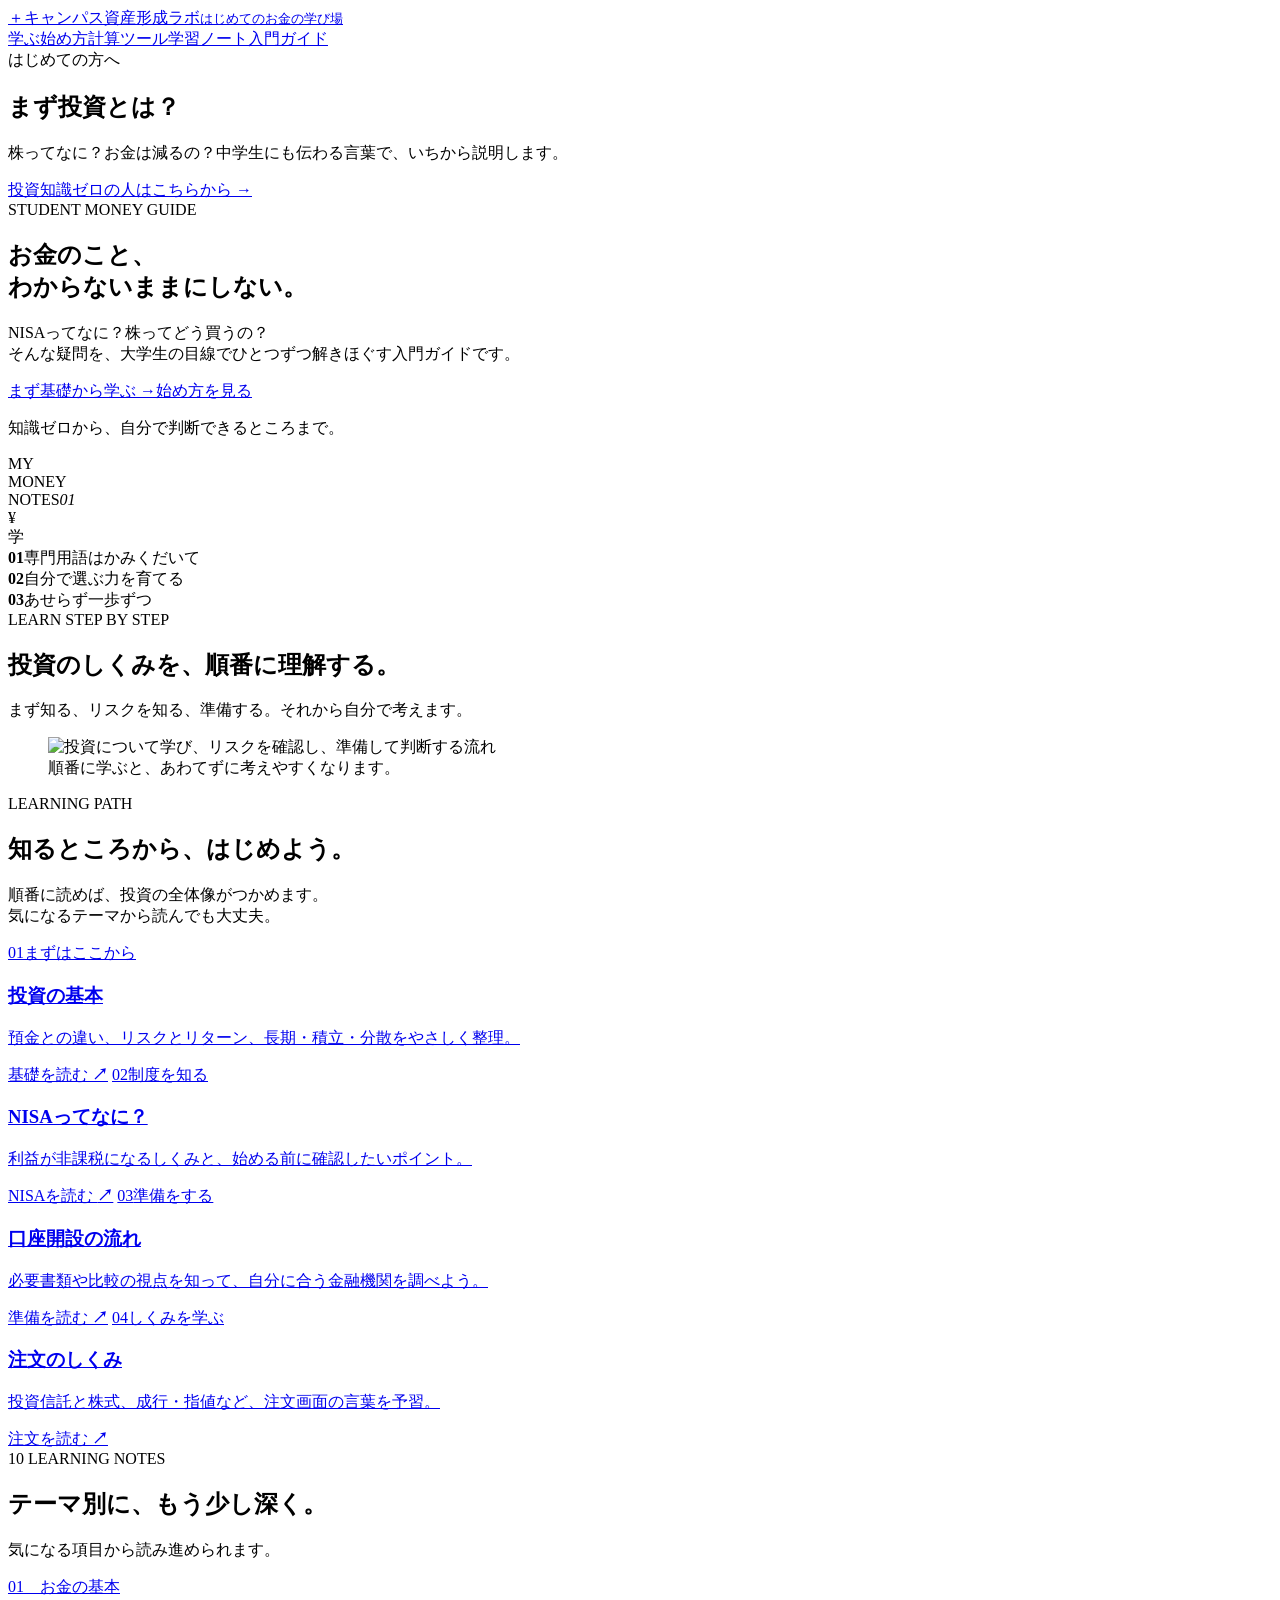
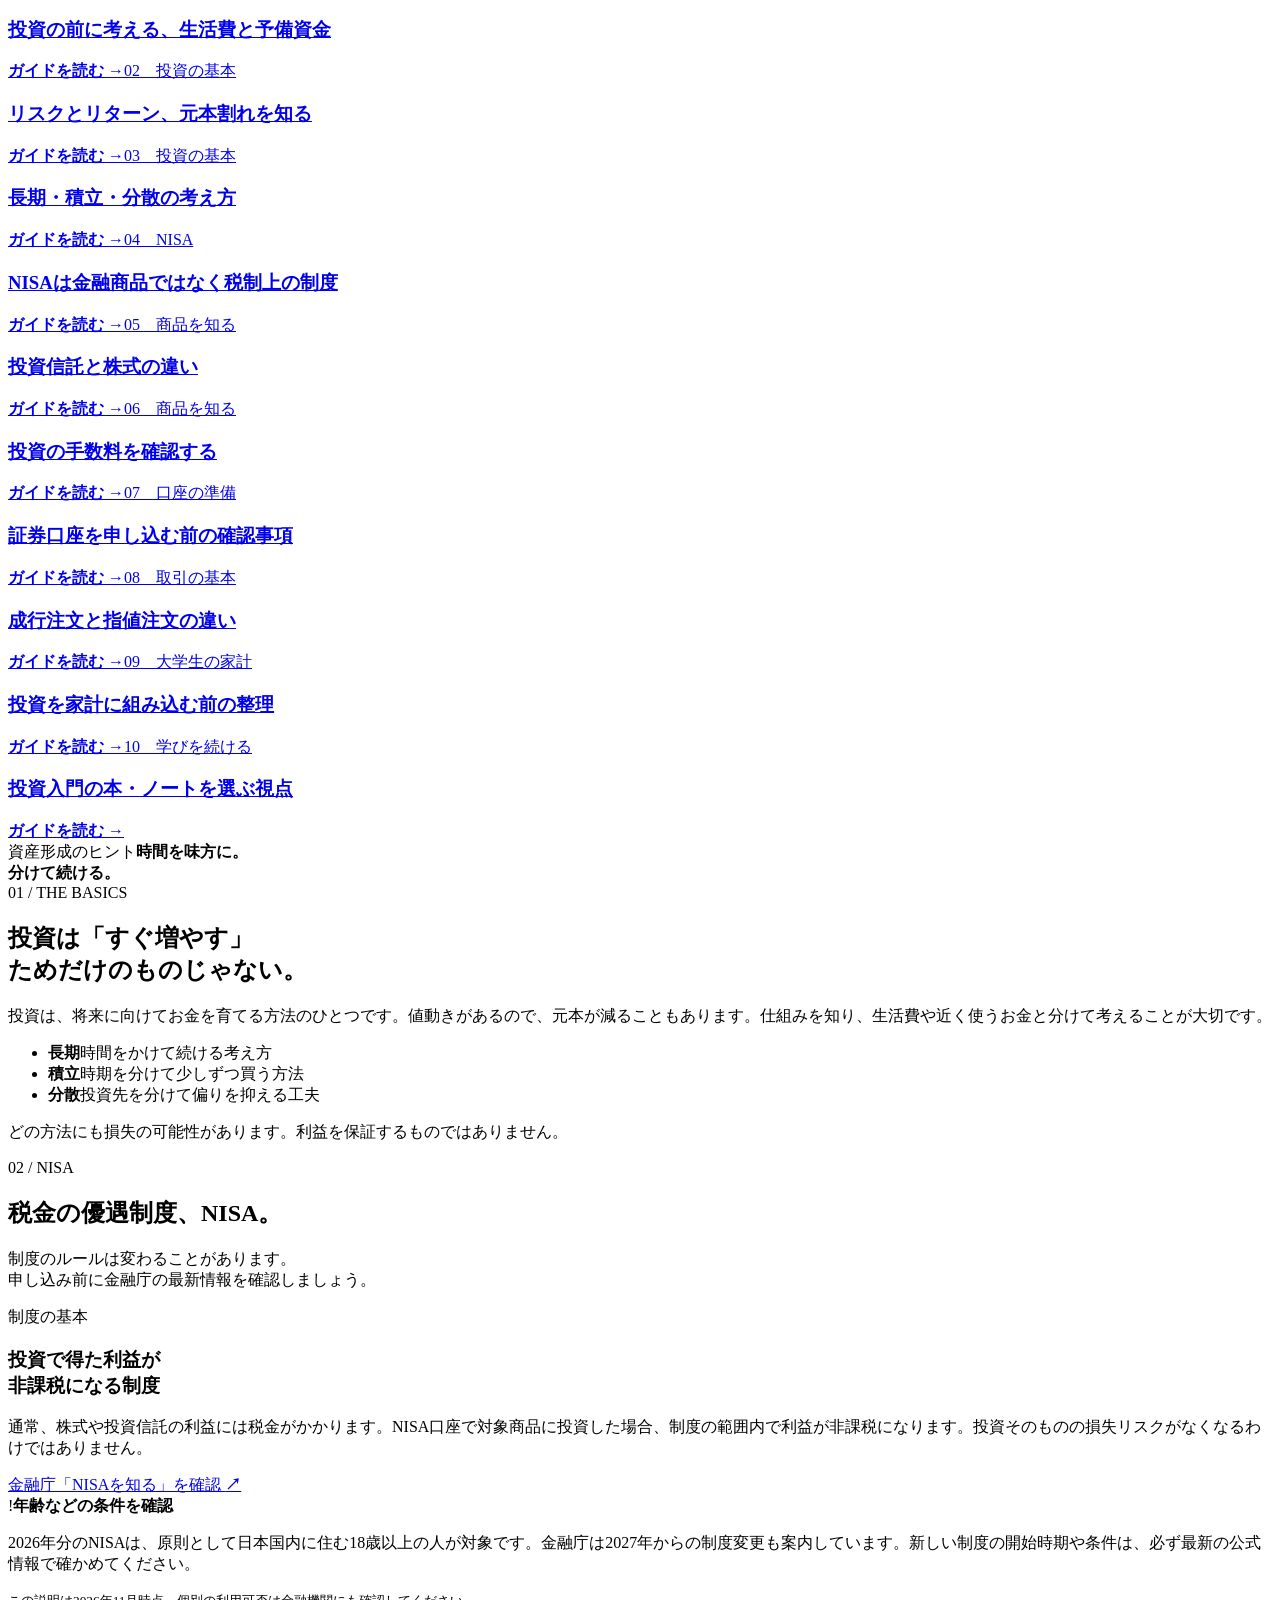
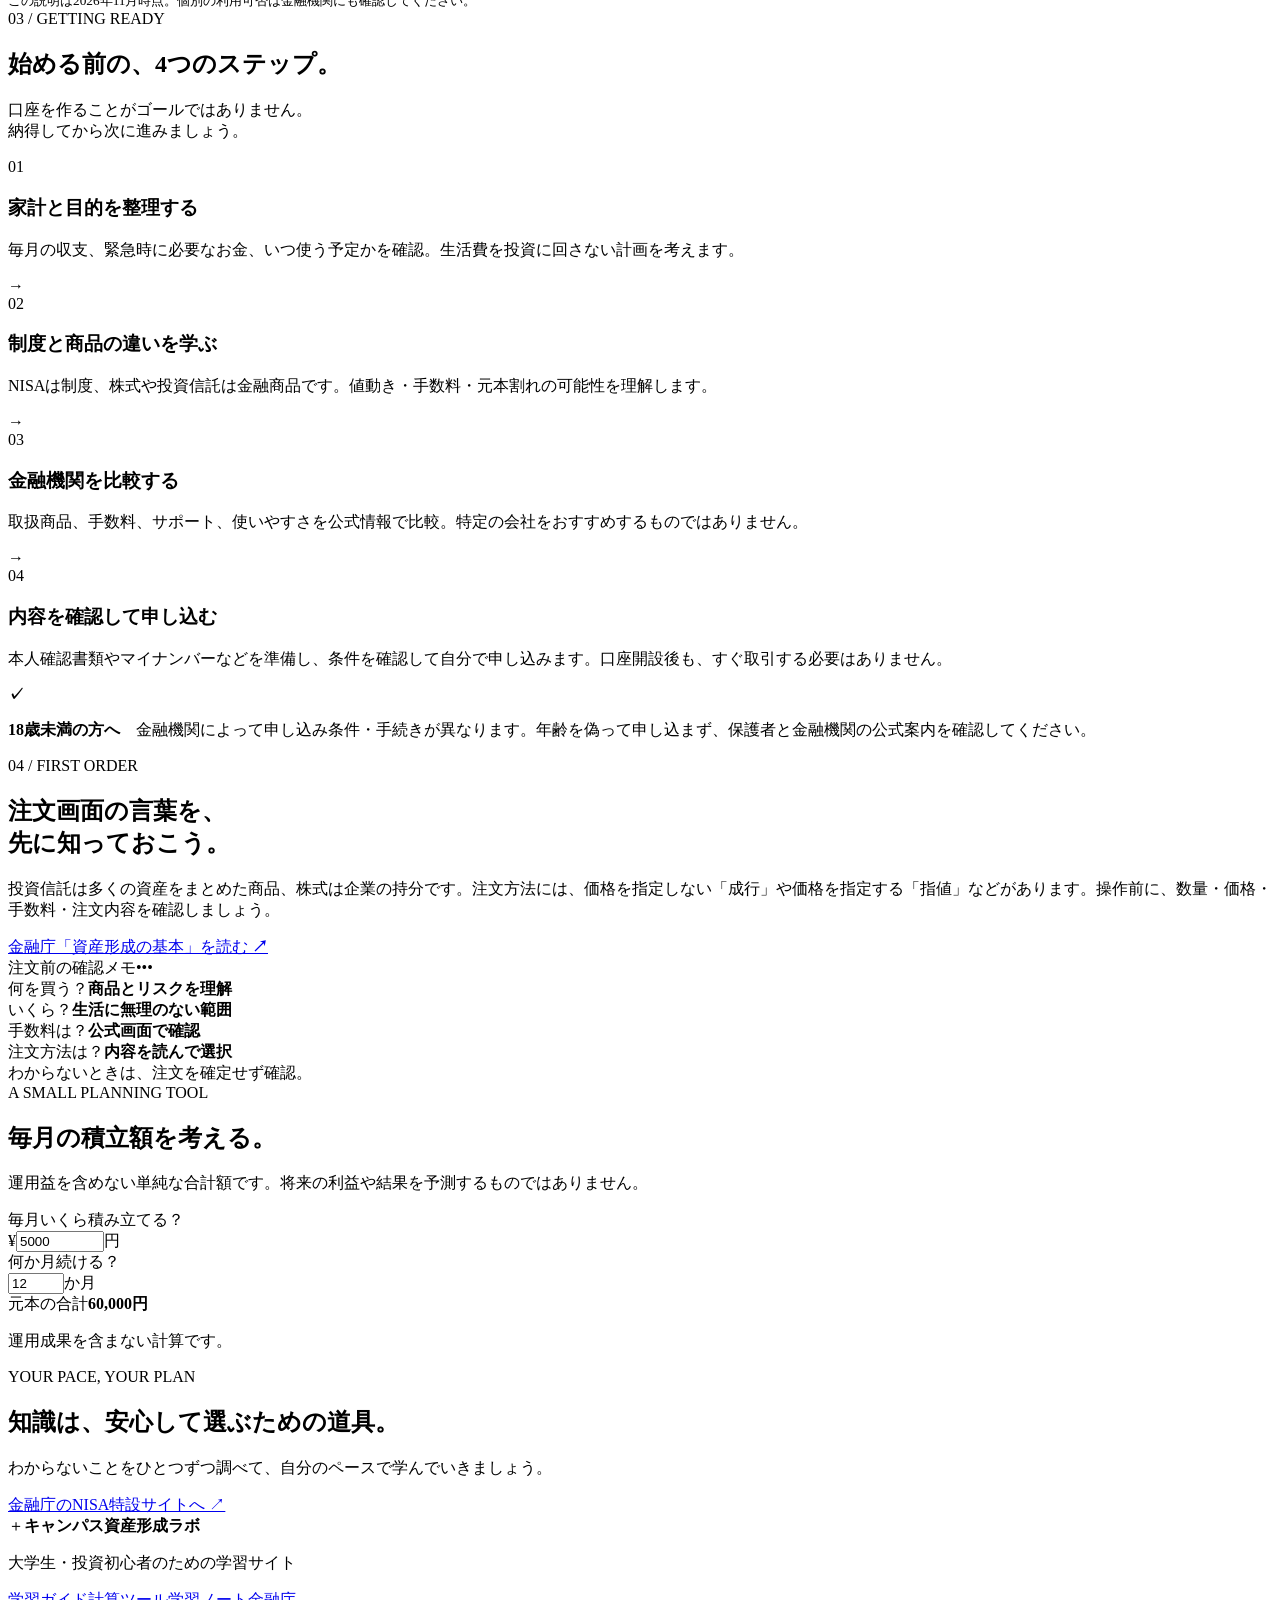
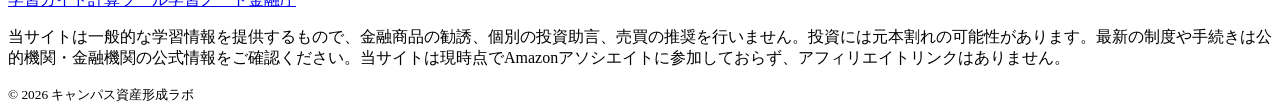
==== site/index.html @ 82250904 "Add campus money guide files" ====
<!doctype html>
<html lang="ja">
<head>
<meta charset="utf-8"><meta name="viewport" content="width=device-width, initial-scale=1">
<title>キャンパス資産形成ラボ｜大学生のためのNISA・投資入門</title>
<meta name="description" content="投資が初めての大学生向けに、NISAの基本、口座を作る前の準備、注文の流れをやさしく解説。あせらず学べる資産形成の入門ガイドです。">
<meta name="theme-color" content="#f5f8f4"><meta property="og:type" content="website"><meta property="og:site_name" content="キャンパス資産形成ラボ"><meta property="og:title" content="キャンパス資産形成ラボ｜大学生のためのNISA・投資入門"><meta property="og:description" content="投資の基礎から口座準備、注文までを自分のペースで学ぶ入門サイト。"><meta property="og:url" content="https://u-hyt.github.io/campus-money-guide/"><meta property="og:image" content="https://u-hyt.github.io/campus-money-guide/assets/og-cover.svg">
<link rel="icon" href="assets/favicon.svg" type="image/svg+xml"><link rel="manifest" href="site.webmanifest"><link rel="stylesheet" href="assets/style.css">
<script type="application/ld+json">{"@context":"https://schema.org","@type":"WebSite","name":"キャンパス資産形成ラボ","alternateName":"Campus Money Lab","url":"https://u-hyt.github.io/campus-money-guide/","inLanguage":"ja"}</script>
</head><body>
<header class="top"><a class="brand" href="./" aria-label="キャンパス資産形成ラボ ホーム"><span class="brandmark">＋</span><span>キャンパス資産形成ラボ<small>はじめてのお金の学び場</small></span></a><nav><a href="#learn">学ぶ</a><a href="#steps">始め方</a><a href="#tool">計算ツール</a><a href="#library">学習ノート</a><a class="nav-cta" href="#guide">入門ガイド</a></nav></header>
<main>
<section class="beginner-gateway" aria-label="投資知識ゼロの方向け"><div class="beginner-gateway-copy"><span class="eyebrow">はじめての方へ</span><h2>まず投資とは？</h2><p>株ってなに？お金は減るの？中学生にも伝わる言葉で、いちから説明します。</p></div><a class="beginner-gateway-button" href="guides/investment-zero/">投資知識ゼロの人はこちらから <span aria-hidden="true">→</span></a></section>
<section class="hero"><div class="hero-copy"><span class="eyebrow">STUDENT MONEY GUIDE</span><h1>お金のこと、<br>わからないままにしない。</h1><p class="lead">NISAってなに？株ってどう買うの？<br>そんな疑問を、大学生の目線でひとつずつ解きほぐす入門ガイドです。</p><div class="actions"><a class="button primary" href="#learn">まず基礎から学ぶ <span>→</span></a><a class="button quiet" href="#steps">始め方を見る</a></div><p class="hero-note">知識ゼロから、自分で判断できるところまで。</p></div><div class="hero-art" aria-label="ノートと植物を描いたイラスト"><div class="sun"></div><div class="plant"><i></i><i></i><i></i><b></b></div><div class="notebook"><span>MY<br>MONEY<br>NOTES</span><em>01</em></div><div class="coin coin-a">¥</div><div class="coin coin-b">学</div></div></section>
<section class="trust-strip"><div><b>01</b><span>専門用語はかみくだいて</span></div><div><b>02</b><span>自分で選ぶ力を育てる</span></div><div><b>03</b><span>あせらず一歩ずつ</span></div></section>
<section class="home-diagram"><div><span class="eyebrow">LEARN STEP BY STEP</span><h2>投資のしくみを、順番に理解する。</h2><p>まず知る、リスクを知る、準備する。それから自分で考えます。</p></div><figure class="lesson-figure"><img src="assets/diagrams/home.svg" alt="投資について学び、リスクを確認し、準備して判断する流れ"><figcaption>順番に学ぶと、あわてずに考えやすくなります。</figcaption></figure></section><section class="section" id="learn"><div class="section-head"><div><span class="eyebrow">LEARNING PATH</span><h2>知るところから、はじめよう。</h2></div><p>順番に読めば、投資の全体像がつかめます。<br>気になるテーマから読んでも大丈夫。</p></div><div class="cards">
<a class="card" href="#basics"><span class="card-icon mint">01</span><span class="card-tag">まずはここから</span><h3>投資の基本</h3><p>預金との違い、リスクとリターン、長期・積立・分散をやさしく整理。</p><span class="card-link">基礎を読む <b>↗</b></span></a>
<a class="card" href="#nisa"><span class="card-icon peach">02</span><span class="card-tag">制度を知る</span><h3>NISAってなに？</h3><p>利益が非課税になるしくみと、始める前に確認したいポイント。</p><span class="card-link">NISAを読む <b>↗</b></span></a>
<a class="card" href="#account"><span class="card-icon lilac">03</span><span class="card-tag">準備をする</span><h3>口座開設の流れ</h3><p>必要書類や比較の視点を知って、自分に合う金融機関を調べよう。</p><span class="card-link">準備を読む <b>↗</b></span></a>
<a class="card" href="#orders"><span class="card-icon butter">04</span><span class="card-tag">しくみを学ぶ</span><h3>注文のしくみ</h3><p>投資信託と株式、成行・指値など、注文画面の言葉を予習。</p><span class="card-link">注文を読む <b>↗</b></span></a>
</div></section>
<section class="guide-library section" id="library"><div class="section-head"><div><span class="eyebrow">10 LEARNING NOTES</span><h2>テーマ別に、もう少し深く。</h2></div><p>気になる項目から読み進められます。</p></div><div class="guide-grid"><a class="guide-card" href="guides/money-basics/"><span>01　お金の基本</span><h3>投資の前に考える、生活費と予備資金</h3><b>ガイドを読む →</b></a><a class="guide-card" href="guides/risk-return/"><span>02　投資の基本</span><h3>リスクとリターン、元本割れを知る</h3><b>ガイドを読む →</b></a><a class="guide-card" href="guides/long-term/"><span>03　投資の基本</span><h3>長期・積立・分散の考え方</h3><b>ガイドを読む →</b></a><a class="guide-card" href="guides/nisa/"><span>04　NISA</span><h3>NISAは金融商品ではなく税制上の制度</h3><b>ガイドを読む →</b></a><a class="guide-card" href="guides/funds/"><span>05　商品を知る</span><h3>投資信託と株式の違い</h3><b>ガイドを読む →</b></a><a class="guide-card" href="guides/fees/"><span>06　商品を知る</span><h3>投資の手数料を確認する</h3><b>ガイドを読む →</b></a><a class="guide-card" href="guides/account-opening/"><span>07　口座の準備</span><h3>証券口座を申し込む前の確認事項</h3><b>ガイドを読む →</b></a><a class="guide-card" href="guides/orders/"><span>08　取引の基本</span><h3>成行注文と指値注文の違い</h3><b>ガイドを読む →</b></a><a class="guide-card" href="guides/student-budget/"><span>09　大学生の家計</span><h3>投資を家計に組み込む前の整理</h3><b>ガイドを読む →</b></a><a class="guide-card" href="guides/books/"><span>10　学びを続ける</span><h3>投資入門の本・ノートを選ぶ視点</h3><b>ガイドを読む →</b></a></div></section><section class="basics section" id="basics"><div class="basics-art"><div class="mini-card"><span>資産形成のヒント</span><strong>時間を味方に。<br>分けて続ける。</strong><div class="bars"><i></i><i></i><i></i><i></i><i></i><i></i><i></i><i></i></div></div></div><div class="basics-copy"><span class="eyebrow">01 / THE BASICS</span><h2>投資は「すぐ増やす」<br>ためだけのものじゃない。</h2><p>投資は、将来に向けてお金を育てる方法のひとつです。値動きがあるので、元本が減ることもあります。仕組みを知り、生活費や近く使うお金と分けて考えることが大切です。</p><ul class="check-list"><li><b>長期</b><span>時間をかけて続ける考え方</span></li><li><b>積立</b><span>時期を分けて少しずつ買う方法</span></li><li><b>分散</b><span>投資先を分けて偏りを抑える工夫</span></li></ul><p class="source-note">どの方法にも損失の可能性があります。利益を保証するものではありません。</p></div></section>
<section class="nisa section" id="nisa"><div class="section-head"><div><span class="eyebrow">02 / NISA</span><h2>税金の優遇制度、NISA。</h2></div><p>制度のルールは変わることがあります。<br>申し込み前に金融庁の最新情報を確認しましょう。</p></div><div class="nisa-panel"><div><span class="pill">制度の基本</span><h3>投資で得た利益が<br>非課税になる制度</h3><p>通常、株式や投資信託の利益には税金がかかります。NISA口座で対象商品に投資した場合、制度の範囲内で利益が非課税になります。投資そのものの損失リスクがなくなるわけではありません。</p><a class="text-link" href="https://www.fsa.go.jp/policy/nisa2/know/" target="_blank" rel="noopener">金融庁「NISAを知る」を確認 <b>↗</b></a></div><aside><span class="aside-mark">!</span><b>年齢などの条件を確認</b><p>2026年分のNISAは、原則として日本国内に住む18歳以上の人が対象です。金融庁は2027年からの制度変更も案内しています。新しい制度の開始時期や条件は、必ず最新の公式情報で確かめてください。</p><small>この説明は2026年11月時点。個別の利用可否は金融機関にも確認してください。</small></aside></div></section>
<section class="steps section" id="steps"><div class="section-head"><div><span class="eyebrow">03 / GETTING READY</span><h2>始める前の、4つのステップ。</h2></div><p>口座を作ることがゴールではありません。<br>納得してから次に進みましょう。</p></div><div class="step-list"><article><span>01</span><div><h3>家計と目的を整理する</h3><p>毎月の収支、緊急時に必要なお金、いつ使う予定かを確認。生活費を投資に回さない計画を考えます。</p></div><b>→</b></article><article><span>02</span><div><h3>制度と商品の違いを学ぶ</h3><p>NISAは制度、株式や投資信託は金融商品です。値動き・手数料・元本割れの可能性を理解します。</p></div><b>→</b></article><article id="account"><span>03</span><div><h3>金融機関を比較する</h3><p>取扱商品、手数料、サポート、使いやすさを公式情報で比較。特定の会社をおすすめするものではありません。</p></div><b>→</b></article><article><span>04</span><div><h3>内容を確認して申し込む</h3><p>本人確認書類やマイナンバーなどを準備し、条件を確認して自分で申し込みます。口座開設後も、すぐ取引する必要はありません。</p></div><b>✓</b></article></div><p class="minor-note"><b>18歳未満の方へ</b>　金融機関によって申し込み条件・手続きが異なります。年齢を偽って申し込まず、保護者と金融機関の公式案内を確認してください。</p></section>
<section class="orders section" id="orders"><div class="orders-copy"><span class="eyebrow">04 / FIRST ORDER</span><h2>注文画面の言葉を、<br>先に知っておこう。</h2><p>投資信託は多くの資産をまとめた商品、株式は企業の持分です。注文方法には、価格を指定しない「成行」や価格を指定する「指値」などがあります。操作前に、数量・価格・手数料・注文内容を確認しましょう。</p><a class="text-link" href="https://www.fsa.go.jp/policy/nisa2/invest/" target="_blank" rel="noopener">金融庁「資産形成の基本」を読む <b>↗</b></a></div><div class="order-note"><div class="order-top"><span>注文前の確認メモ</span><span class="dots">•••</span></div><div class="order-row"><span>何を買う？</span><b>商品とリスクを理解</b></div><div class="order-row"><span>いくら？</span><b>生活に無理のない範囲</b></div><div class="order-row"><span>手数料は？</span><b>公式画面で確認</b></div><div class="order-row"><span>注文方法は？</span><b>内容を読んで選択</b></div><div class="order-footer">わからないときは、注文を確定せず確認。</div></div></section>
<section class="tool section" id="tool"><div class="tool-head"><span class="eyebrow">A SMALL PLANNING TOOL</span><h2>毎月の積立額を考える。</h2><p>運用益を含めない単純な合計額です。将来の利益や結果を予測するものではありません。</p></div><div class="calculator"><label for="monthly">毎月いくら積み立てる？</label><div class="input-wrap"><span>¥</span><input id="monthly" type="number" inputmode="numeric" min="0" max="1000000" step="1000" value="5000"><span>円</span></div><label for="months">何か月続ける？</label><div class="input-wrap"><input id="months" type="number" inputmode="numeric" min="1" max="600" value="12"><span>か月</span></div><div class="calc-result"><span>元本の合計</span><strong id="total">60,000円</strong></div><p id="calc-warning" class="calc-warning" aria-live="polite">運用成果を含まない計算です。</p></div></section>
<section class="bottom-cta" id="guide"><div><span class="eyebrow">YOUR PACE, YOUR PLAN</span><h2>知識は、安心して選ぶための道具。</h2><p>わからないことをひとつずつ調べて、自分のペースで学んでいきましょう。</p></div><a class="button light" href="https://www.fsa.go.jp/policy/nisa2/" target="_blank" rel="noopener">金融庁のNISA特設サイトへ ↗</a></section>
</main><footer><div class="footer-brand"><span class="brandmark">＋</span><b>キャンパス資産形成ラボ</b></div><p>大学生・投資初心者のための学習サイト</p><div class="footer-links"><a href="#learn">学習ガイド</a><a href="#tool">計算ツール</a><a href="#library">学習ノート</a><a href="https://www.fsa.go.jp/" target="_blank" rel="noopener">金融庁</a></div><p class="disclaimer">当サイトは一般的な学習情報を提供するもので、金融商品の勧誘、個別の投資助言、売買の推奨を行いません。投資には元本割れの可能性があります。最新の制度や手続きは公的機関・金融機関の公式情報をご確認ください。当サイトは現時点でAmazonアソシエイトに参加しておらず、アフィリエイトリンクはありません。</p><small>© 2026 キャンパス資産形成ラボ</small></footer><script src="assets/site.js" defer></script></body></html>
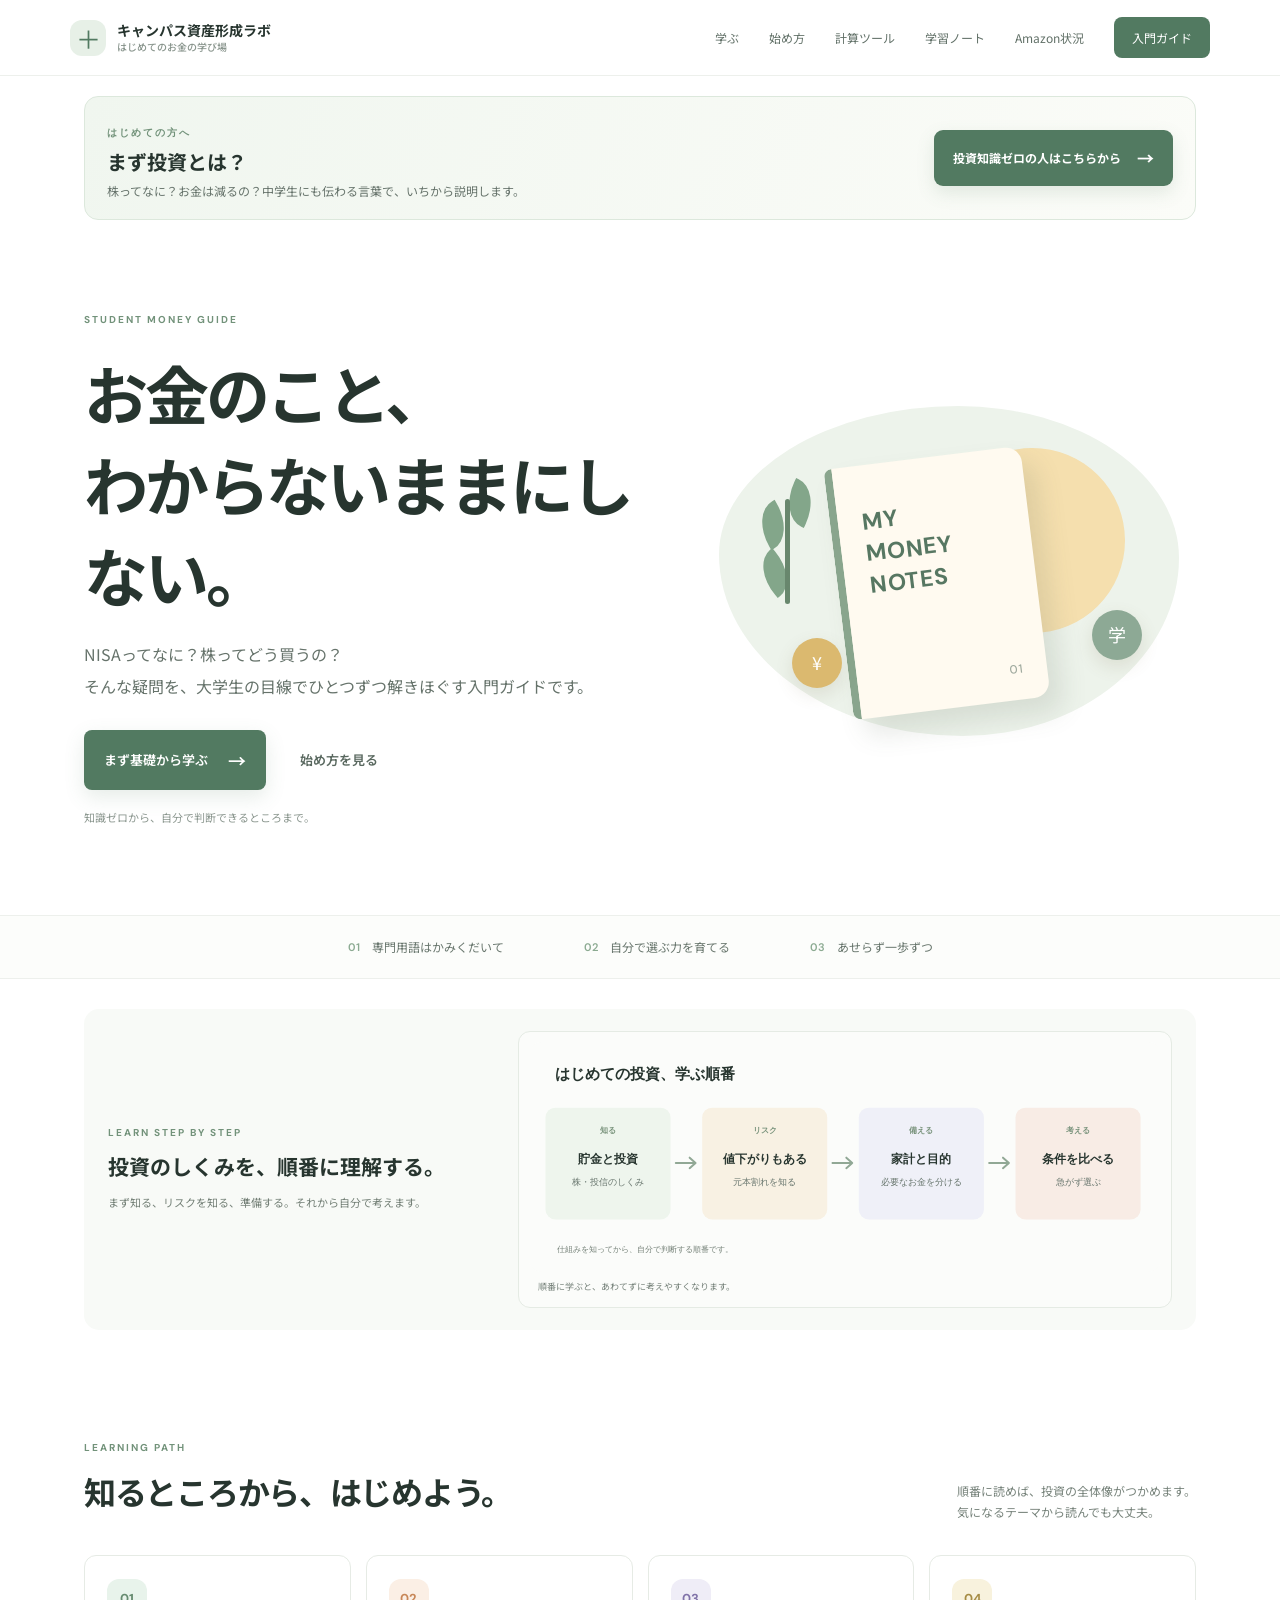
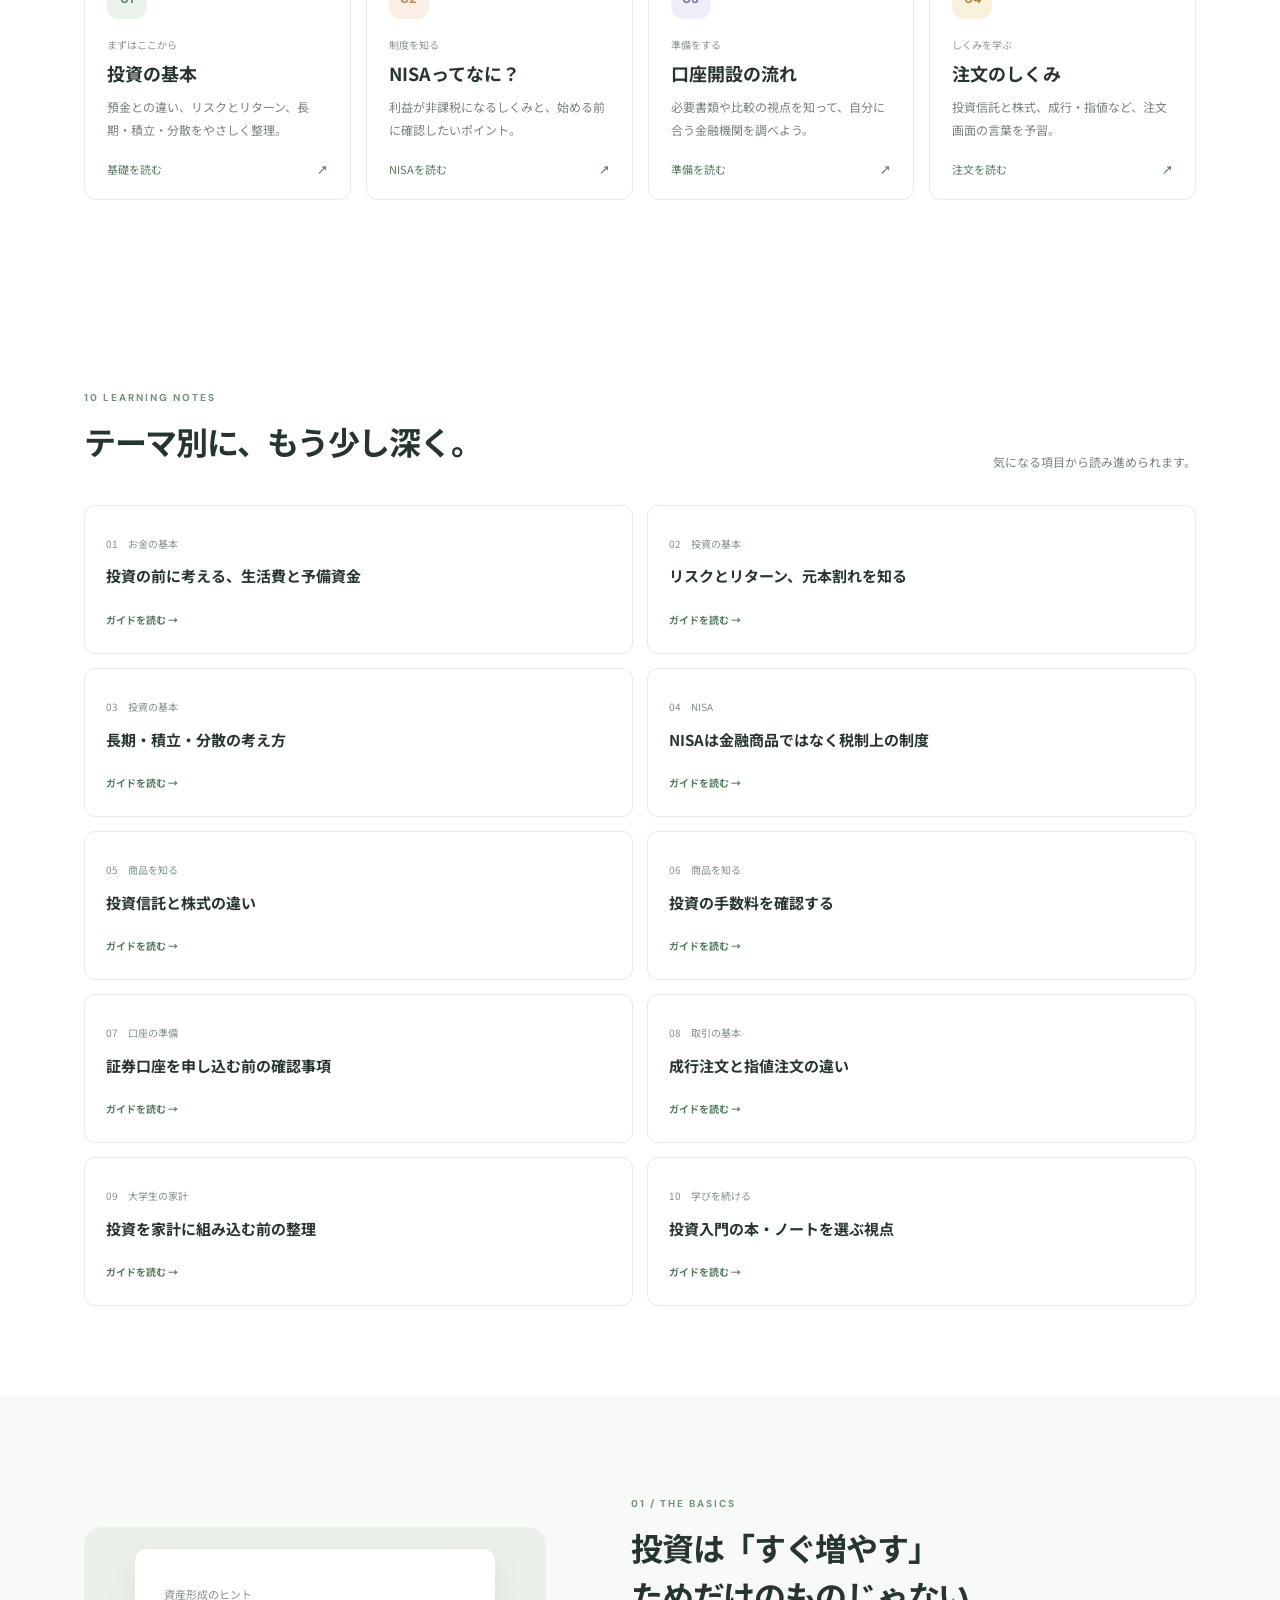
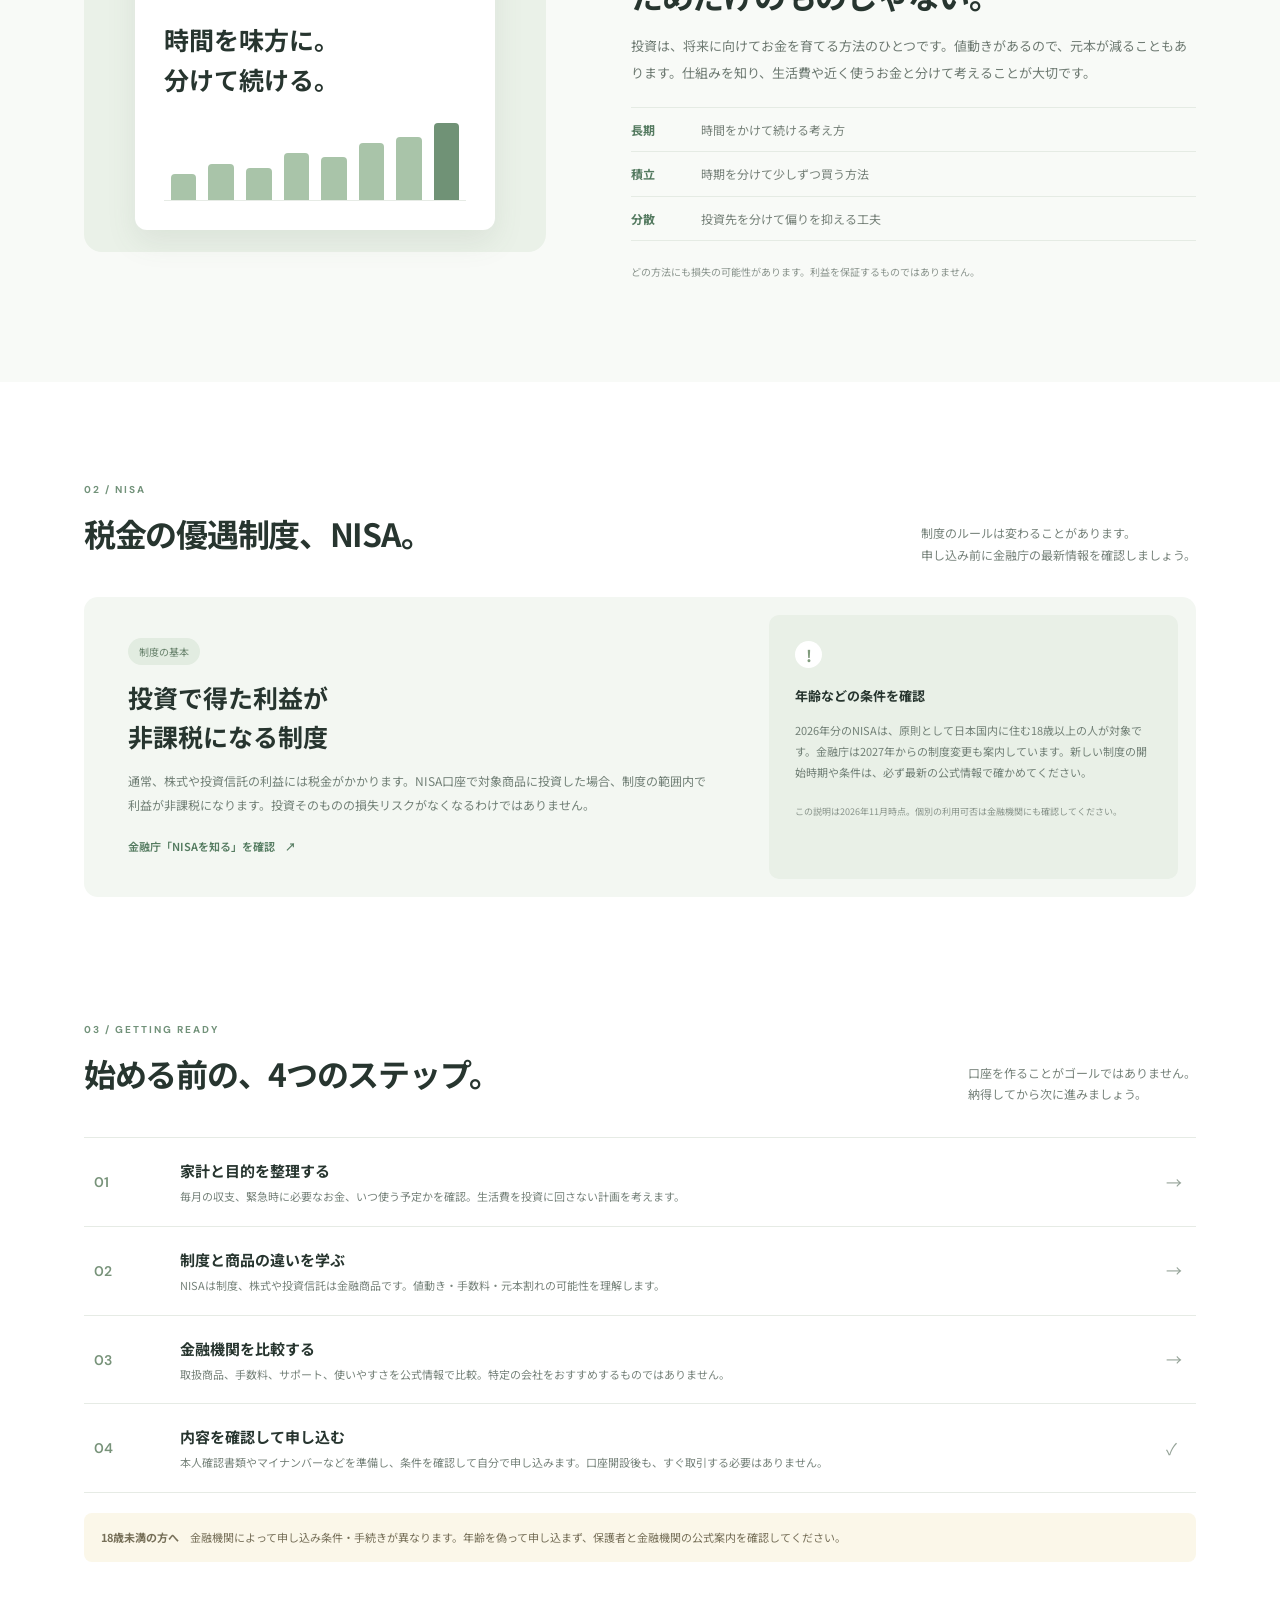
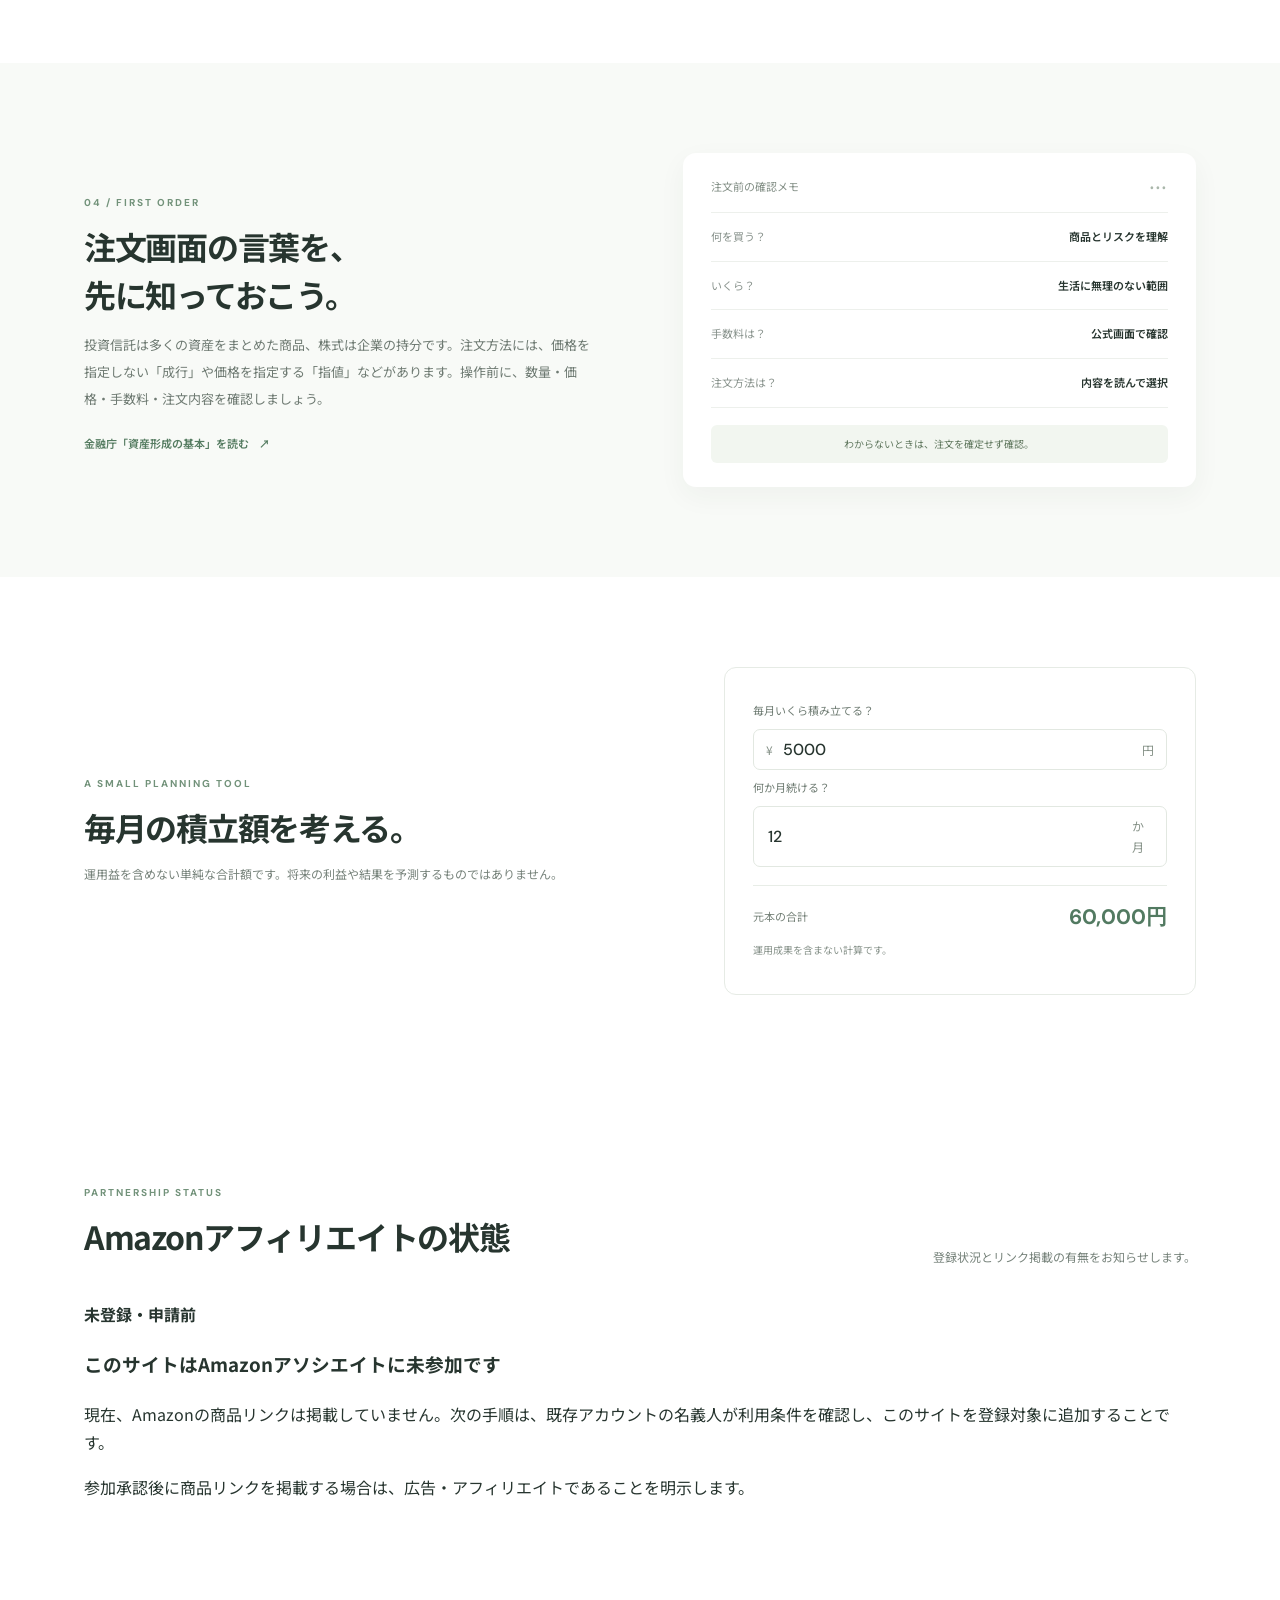
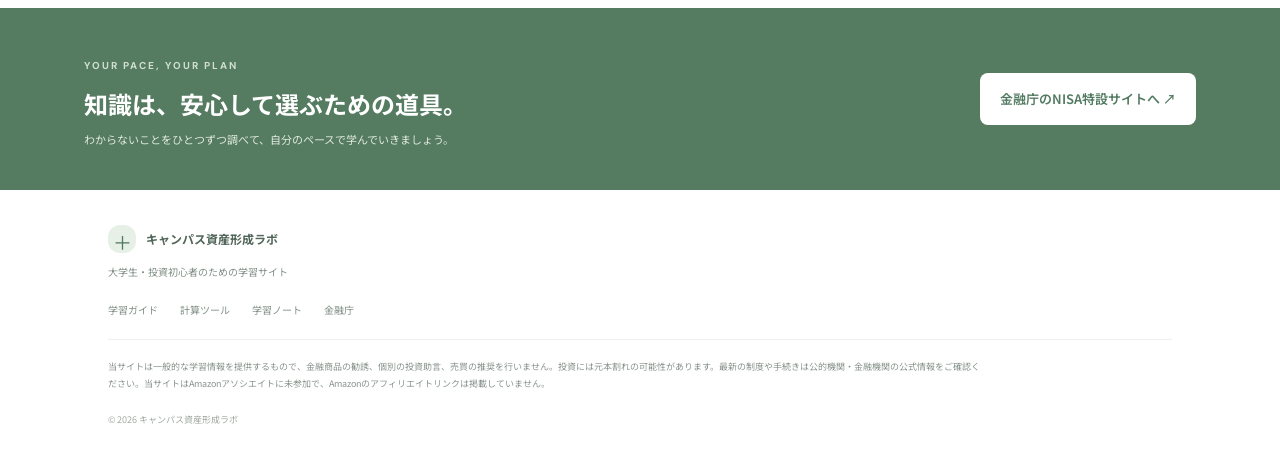
==== commit c8341a5d: "Show Amazon affiliate status" ====
--- a/site/index.html
+++ b/site/index.html
@@ -8,7 +8,7 @@
 <link rel="icon" href="assets/favicon.svg" type="image/svg+xml"><link rel="manifest" href="site.webmanifest"><link rel="stylesheet" href="assets/style.css">
 <script type="application/ld+json">{"@context":"https://schema.org","@type":"WebSite","name":"キャンパス資産形成ラボ","alternateName":"Campus Money Lab","url":"https://u-hyt.github.io/campus-money-guide/","inLanguage":"ja"}</script>
 </head><body>
-<header class="top"><a class="brand" href="./" aria-label="キャンパス資産形成ラボ ホーム"><span class="brandmark">＋</span><span>キャンパス資産形成ラボ<small>はじめてのお金の学び場</small></span></a><nav><a href="#learn">学ぶ</a><a href="#steps">始め方</a><a href="#tool">計算ツール</a><a href="#library">学習ノート</a><a class="nav-cta" href="#guide">入門ガイド</a></nav></header>
+<header class="top"><a class="brand" href="./" aria-label="キャンパス資産形成ラボ ホーム"><span class="brandmark">＋</span><span>キャンパス資産形成ラボ<small>はじめてのお金の学び場</small></span></a><nav><a href="#learn">学ぶ</a><a href="#steps">始め方</a><a href="#tool">計算ツール</a><a href="#library">学習ノート</a><a href="#affiliate">Amazon状況</a><a class="nav-cta" href="#guide">入門ガイド</a></nav></header>
 <main>
 <section class="beginner-gateway" aria-label="投資知識ゼロの方向け"><div class="beginner-gateway-copy"><span class="eyebrow">はじめての方へ</span><h2>まず投資とは？</h2><p>株ってなに？お金は減るの？中学生にも伝わる言葉で、いちから説明します。</p></div><a class="beginner-gateway-button" href="guides/investment-zero/">投資知識ゼロの人はこちらから <span aria-hidden="true">→</span></a></section>
 <section class="hero"><div class="hero-copy"><span class="eyebrow">STUDENT MONEY GUIDE</span><h1>お金のこと、<br>わからないままにしない。</h1><p class="lead">NISAってなに？株ってどう買うの？<br>そんな疑問を、大学生の目線でひとつずつ解きほぐす入門ガイドです。</p><div class="actions"><a class="button primary" href="#learn">まず基礎から学ぶ <span>→</span></a><a class="button quiet" href="#steps">始め方を見る</a></div><p class="hero-note">知識ゼロから、自分で判断できるところまで。</p></div><div class="hero-art" aria-label="ノートと植物を描いたイラスト"><div class="sun"></div><div class="plant"><i></i><i></i><i></i><b></b></div><div class="notebook"><span>MY<br>MONEY<br>NOTES</span><em>01</em></div><div class="coin coin-a">¥</div><div class="coin coin-b">学</div></div></section>
@@ -24,7 +24,8 @@
 <section class="steps section" id="steps"><div class="section-head"><div><span class="eyebrow">03 / GETTING READY</span><h2>始める前の、4つのステップ。</h2></div><p>口座を作ることがゴールではありません。<br>納得してから次に進みましょう。</p></div><div class="step-list"><article><span>01</span><div><h3>家計と目的を整理する</h3><p>毎月の収支、緊急時に必要なお金、いつ使う予定かを確認。生活費を投資に回さない計画を考えます。</p></div><b>→</b></article><article><span>02</span><div><h3>制度と商品の違いを学ぶ</h3><p>NISAは制度、株式や投資信託は金融商品です。値動き・手数料・元本割れの可能性を理解します。</p></div><b>→</b></article><article id="account"><span>03</span><div><h3>金融機関を比較する</h3><p>取扱商品、手数料、サポート、使いやすさを公式情報で比較。特定の会社をおすすめするものではありません。</p></div><b>→</b></article><article><span>04</span><div><h3>内容を確認して申し込む</h3><p>本人確認書類やマイナンバーなどを準備し、条件を確認して自分で申し込みます。口座開設後も、すぐ取引する必要はありません。</p></div><b>✓</b></article></div><p class="minor-note"><b>18歳未満の方へ</b>　金融機関によって申し込み条件・手続きが異なります。年齢を偽って申し込まず、保護者と金融機関の公式案内を確認してください。</p></section>
 <section class="orders section" id="orders"><div class="orders-copy"><span class="eyebrow">04 / FIRST ORDER</span><h2>注文画面の言葉を、<br>先に知っておこう。</h2><p>投資信託は多くの資産をまとめた商品、株式は企業の持分です。注文方法には、価格を指定しない「成行」や価格を指定する「指値」などがあります。操作前に、数量・価格・手数料・注文内容を確認しましょう。</p><a class="text-link" href="https://www.fsa.go.jp/policy/nisa2/invest/" target="_blank" rel="noopener">金融庁「資産形成の基本」を読む <b>↗</b></a></div><div class="order-note"><div class="order-top"><span>注文前の確認メモ</span><span class="dots">•••</span></div><div class="order-row"><span>何を買う？</span><b>商品とリスクを理解</b></div><div class="order-row"><span>いくら？</span><b>生活に無理のない範囲</b></div><div class="order-row"><span>手数料は？</span><b>公式画面で確認</b></div><div class="order-row"><span>注文方法は？</span><b>内容を読んで選択</b></div><div class="order-footer">わからないときは、注文を確定せず確認。</div></div></section>
 <section class="tool section" id="tool"><div class="tool-head"><span class="eyebrow">A SMALL PLANNING TOOL</span><h2>毎月の積立額を考える。</h2><p>運用益を含めない単純な合計額です。将来の利益や結果を予測するものではありません。</p></div><div class="calculator"><label for="monthly">毎月いくら積み立てる？</label><div class="input-wrap"><span>¥</span><input id="monthly" type="number" inputmode="numeric" min="0" max="1000000" step="1000" value="5000"><span>円</span></div><label for="months">何か月続ける？</label><div class="input-wrap"><input id="months" type="number" inputmode="numeric" min="1" max="600" value="12"><span>か月</span></div><div class="calc-result"><span>元本の合計</span><strong id="total">60,000円</strong></div><p id="calc-warning" class="calc-warning" aria-live="polite">運用成果を含まない計算です。</p></div></section>
-<section class="bottom-cta" id="guide"><div><span class="eyebrow">YOUR PACE, YOUR PLAN</span><h2>知識は、安心して選ぶための道具。</h2><p>わからないことをひとつずつ調べて、自分のペースで学んでいきましょう。</p></div><a class="button light" href="https://www.fsa.go.jp/policy/nisa2/" target="_blank" rel="noopener">金融庁のNISA特設サイトへ ↗</a></section>
-</main><footer><div class="footer-brand"><span class="brandmark">＋</span><b>キャンパス資産形成ラボ</b></div><p>大学生・投資初心者のための学習サイト</p><div class="footer-links"><a href="#learn">学習ガイド</a><a href="#tool">計算ツール</a><a href="#library">学習ノート</a><a href="https://www.fsa.go.jp/" target="_blank" rel="noopener">金融庁</a></div><p class="disclaimer">当サイトは一般的な学習情報を提供するもので、金融商品の勧誘、個別の投資助言、売買の推奨を行いません。投資には元本割れの可能性があります。最新の制度や手続きは公的機関・金融機関の公式情報をご確認ください。当サイトは現時点でAmazonアソシエイトに参加しておらず、アフィリエイトリンクはありません。</p><small>© 2026 キャンパス資産形成ラボ</small></footer><script src="assets/site.js" defer></script></body></html>
+<section class="affiliate-status section" id="affiliate"><div class="section-head"><div><span class="eyebrow">PARTNERSHIP STATUS</span><h2>Amazonアフィリエイトの状態</h2></div><p>登録状況とリンク掲載の有無をお知らせします。</p></div><div class="affiliate-status-card"><div class="affiliate-status-badge"><span class="affiliate-status-dot" aria-hidden="true"></span><strong>未登録・申請前</strong></div><div class="affiliate-status-copy"><h3>このサイトはAmazonアソシエイトに未参加です</h3><p>現在、Amazonの商品リンクは掲載していません。次の手順は、既存アカウントの名義人が利用条件を確認し、このサイトを登録対象に追加することです。</p><p class="affiliate-status-note">参加承認後に商品リンクを掲載する場合は、広告・アフィリエイトであることを明示します。</p></div></div></section><section class="bottom-cta" id="guide"><div><span class="eyebrow">YOUR PACE, YOUR PLAN</span><h2>知識は、安心して選ぶための道具。</h2><p>わからないことをひとつずつ調べて、自分のペースで学んでいきましょう。</p></div><a class="button light" href="https://www.fsa.go.jp/policy/nisa2/" target="_blank" rel="noopener">金融庁のNISA特設サイトへ ↗</a></section>
+</main><footer><div class="footer-brand"><span class="brandmark">＋</span><b>キャンパス資産形成ラボ</b></div><p>大学生・投資初心者のための学習サイト</p><div class="footer-links"><a href="#learn">学習ガイド</a><a href="#tool">計算ツール</a><a href="#library">学習ノート</a><a href="https://www.fsa.go.jp/" target="_blank" rel="noopener">金融庁</a></div><p class="disclaimer">当サイトは一般的な学習情報を提供するもので、金融商品の勧誘、個別の投資助言、売買の推奨を行いません。投資には元本割れの可能性があります。最新の制度や手続きは公的機関・金融機関の公式情報をご確認ください。当サイトはAmazonアソシエイトに未参加で、Amazonのアフィリエイトリンクは掲載していません。</p><small>© 2026 キャンパス資産形成ラボ</small></footer><script src="assets/site.js" defer></script></body></html>
 
 
+
--- a/site/assets/style.css
+++ b/site/assets/style.css
@@ -0,0 +1,7 @@
+@import url('https://fonts.googleapis.com/css2?family=DM+Sans:wght@400;500;600;700&family=Noto+Sans+JP:wght@400;500;600;700;800&display=swap');
+:root{--ink:#27352f;--muted:#67756d;--green:#527a61;--pale:#f5f8f4;--line:#e6ebe5;--white:#fff;--serif:'Noto Sans JP',sans-serif}*{box-sizing:border-box}html{scroll-behavior:smooth;scroll-padding-top:85px}body{margin:0;background:#fff;color:var(--ink);font-family:'Noto Sans JP',sans-serif;line-height:1.8}a{color:inherit;text-decoration:none}.top{height:76px;display:flex;align-items:center;justify-content:space-between;padding:0 max(calc((100% - 1160px)/2),5.5%);position:sticky;top:0;background:#ffffffed;backdrop-filter:blur(12px);z-index:5;border-bottom:1px solid #edf0ec}.brand{display:flex;gap:11px;align-items:center;font-weight:700;font-size:14px;line-height:1.45}.brand small{display:block;font-size:10px;color:#89958d;font-weight:500}.brandmark{display:grid;place-items:center;width:36px;height:36px;border-radius:12px;background:#e7f0e7;color:#527a61;font-size:25px;font-weight:400}.top nav{display:flex;gap:30px;align-items:center;font-size:12px;color:#627168}.top nav a:hover,.text-link:hover{color:#426c50}.nav-cta{background:#527a61;color:#fff!important;padding:10px 18px;border-radius:8px}.hero{max-width:1160px;margin:auto;padding:82px 24px 76px;display:grid;grid-template-columns:1.08fr .92fr;align-items:center;gap:40px}.eyebrow{font:700 10px 'DM Sans',sans-serif;letter-spacing:2px;color:#72927a}.hero h1{font-size:clamp(40px,5.3vw,64px);letter-spacing:-.05em;line-height:1.42;margin:16px 0 18px}.lead{font-size:16px;color:#66736b;line-height:2}.actions{display:flex;gap:14px;align-items:center;margin-top:28px}.button{display:inline-flex;align-items:center;gap:20px;padding:14px 20px;border-radius:8px;font-weight:600;font-size:13px}.primary{color:white;background:#527a61;box-shadow:0 7px 20px #527a6125}.primary span{font-size:18px}.quiet{color:#59685f}.hero-note{font-size:11px;color:#8a968e;margin-top:18px}.hero-art{height:330px;background:#edf3eb;border-radius:52% 48% 47% 53%/45% 46% 54% 55%;position:relative;max-width:460px;width:100%;justify-self:center}.sun{position:absolute;width:185px;height:185px;border-radius:50%;background:#f5dfae;top:42px;right:54px}.notebook{position:absolute;width:198px;height:252px;background:#fffaf0;border-radius:8px 16px 16px 8px;left:119px;top:51px;box-shadow:12px 17px 26px #58665026;transform:rotate(-7deg);border-left:8px solid #89a58d;padding:40px 24px;color:#577762;font:700 23px/1.4 'DM Sans',sans-serif;letter-spacing:1px}.notebook em{position:absolute;bottom:23px;right:24px;font:500 12px 'DM Sans',sans-serif;color:#a0aa9f}.coin{position:absolute;display:grid;place-items:center;width:50px;height:50px;border-radius:50%;background:#dbb96f;color:white;font-size:18px;box-shadow:0 7px 18px #70644124}.coin-a{left:73px;bottom:48px}.coin-b{right:37px;bottom:76px;background:#8da995}.plant{position:absolute;left:36px;top:63px;width:64px;height:150px}.plant b{position:absolute;width:5px;height:105px;background:#68876d;bottom:15px;left:30px;border-radius:8px}.plant i{position:absolute;width:28px;height:42px;background:#83a68a;border-radius:90% 0 90% 0;transform:rotate(-30deg);left:4px;top:35px}.plant i:nth-child(2){left:31px;top:13px;transform:scaleX(-1) rotate(-25deg)}.plant i:nth-child(3){left:6px;top:83px;transform:rotate(-40deg)}.trust-strip{border-block:1px solid #edf0ec;background:#fcfdfb;display:flex;justify-content:center;gap:80px;padding:20px}.trust-strip div{display:flex;align-items:center;gap:12px;font-size:12px;color:#68766d}.trust-strip b{font:600 11px 'DM Sans';color:#8baa91}.section{max-width:1160px;padding:90px 24px;margin:auto}.section-head{display:flex;justify-content:space-between;align-items:end;margin-bottom:32px}.section-head h2,.basics h2,.orders h2,.tool h2{font-size:32px;line-height:1.5;letter-spacing:-.04em;margin:8px 0}.section-head p{font-size:12px;color:#77837b;margin:0}.cards{display:grid;grid-template-columns:repeat(4,1fr);gap:15px}.card{border:1px solid var(--line);border-radius:12px;padding:23px 22px 19px;transition:.2s;min-height:245px;display:flex;flex-direction:column}.card:hover{transform:translateY(-4px);box-shadow:0 12px 30px #334a3611;border-color:#c9d7ca}.card-icon{display:grid;place-items:center;width:40px;height:40px;border-radius:12px;font:700 13px 'DM Sans';margin-bottom:17px}.mint{background:#e8f3eb;color:#668b70}.peach{background:#fbefe5;color:#c88758}.lilac{background:#efedf7;color:#8173a9}.butter{background:#f8f2dd;color:#a68c44}.card-tag{font-size:10px;color:#89958c}.card h3{font-size:18px;margin:3px 0 7px}.card p{font-size:12px;line-height:1.9;color:#78837c;margin:0}.card-link{margin-top:auto;padding-top:15px;font-size:11px;color:#587b61;display:flex;justify-content:space-between}.basics{display:grid;grid-template-columns:.9fr 1.1fr;gap:85px;align-items:center;background:#f8faf7;max-width:none;padding-inline:max(calc((100% - 1112px)/2),6%)}.basics-art{min-height:325px;background:#eaf1e8;border-radius:18px;display:grid;place-items:center}.mini-card{background:#fff;width:78%;padding:29px;border-radius:12px;box-shadow:0 12px 30px #546a571a}.mini-card span{color:#859187;font-size:11px}.mini-card strong{display:block;font-size:25px;line-height:1.6;margin-top:12px}.bars{height:85px;border-bottom:1px solid #e6ebe5;display:flex;align-items:end;gap:12px;padding:0 7px;margin-top:17px}.bars i{flex:1;background:#a9c4a9;border-radius:4px 4px 0 0;height:30%}.bars i:nth-child(2){height:42%}.bars i:nth-child(3){height:38%}.bars i:nth-child(4){height:56%}.bars i:nth-child(5){height:51%}.bars i:nth-child(6){height:67%}.bars i:nth-child(7){height:75%}.bars i:nth-child(8){height:91%;background:#709276}.basics-copy p,.orders-copy p{font-size:13px;color:#6e7a72;line-height:2.1}.check-list{padding:0;margin:20px 0;list-style:none;border-top:1px solid #e5ebe4}.check-list li{padding:11px 0;border-bottom:1px solid #e5ebe4;display:flex;gap:18px;font-size:12px}.check-list b{width:52px;color:#547a60}.check-list span{color:#758078}.source-note{font-size:10px!important;color:#8a948d!important}.nisa{padding-bottom:50px}.nisa-panel{display:grid;grid-template-columns:1.2fr .8fr;border-radius:14px;overflow:hidden;background:#f3f7f2}.nisa-panel>div{padding:38px 44px}.pill{font-size:10px;background:#e2ece1;color:#66806a;padding:6px 11px;border-radius:30px}.nisa-panel h3{font-size:25px;line-height:1.55;margin:14px 0}.nisa-panel p{font-size:12px;color:#728077;line-height:2}.text-link{display:inline-flex;align-items:center;gap:10px;font-size:11px;color:#547b60;font-weight:600;margin-top:8px}.nisa-panel aside{background:#e9f0e7;margin:18px;padding:26px;border-radius:10px}.aside-mark{display:grid;place-items:center;width:27px;height:27px;background:#fff;border-radius:50%;color:#809b7c;font-weight:700;margin-bottom:12px}.nisa-panel aside b{font-size:13px}.nisa-panel aside p{font-size:11px;line-height:1.9}.nisa-panel aside small{font-size:9px;color:#89948b}.steps{padding-top:65px}.step-list{border-top:1px solid var(--line)}.step-list article{display:grid;grid-template-columns:68px 1fr 20px;gap:18px;align-items:center;padding:19px 10px;border-bottom:1px solid var(--line)}.step-list article>span{font:600 14px 'DM Sans';color:#78937a}.step-list h3{font-size:15px;margin:0 0 3px}.step-list p{font-size:11px;color:#77837b;margin:0;line-height:1.8}.step-list article>b{color:#94a297;font-weight:400}.minor-note{font-size:11px;line-height:1.9;background:#fbf7e9;color:#766f58;padding:14px 17px;border-radius:8px;margin-top:20px}.orders{background:#f8faf7;max-width:none;padding-inline:max(calc((100% - 1112px)/2),6%);display:grid;grid-template-columns:1fr 1fr;gap:85px;align-items:center}.order-note{background:#fff;border-radius:13px;padding:24px 28px;box-shadow:0 9px 28px #3446310c}.order-top{display:flex;justify-content:space-between;font-size:11px;color:#849087;padding-bottom:15px;border-bottom:1px solid #edf0ec}.dots{color:#aab7ab;letter-spacing:2px}.order-row{display:flex;justify-content:space-between;gap:15px;padding:14px 0;border-bottom:1px solid #edf0ec;font-size:11px}.order-row span{color:#89938d}.order-row b{font-weight:600}.order-footer{margin-top:17px;background:#f2f6f0;color:#627960;border-radius:6px;padding:10px;font-size:10px;text-align:center}.tool{display:grid;grid-template-columns:1fr .8fr;gap:50px;align-items:center}.tool-head p{font-size:12px;color:#77837b}.calculator{border:1px solid var(--line);border-radius:12px;padding:25px 28px}.calculator label{display:block;font-size:11px;color:#6e7b72;margin:8px 0}.input-wrap{display:flex;align-items:center;border:1px solid #e2e8e1;border-radius:7px;padding:8px 12px;gap:8px}.input-wrap span{font-size:12px;color:#859187}.input-wrap input{border:0;outline:0;width:100%;font:500 16px 'DM Sans';color:var(--ink)}.calc-result{display:flex;justify-content:space-between;align-items:center;margin-top:18px;padding-top:17px;border-top:1px solid #e8ede7;font-size:11px;color:#748077}.calc-result strong{font:700 21px 'DM Sans';color:#527a61}.calc-warning{font-size:10px;color:#88938b}.bottom-cta{background:#557b61;color:white;padding:40px max(calc((100% - 1112px)/2),6%);display:flex;align-items:center;justify-content:space-between;gap:24px}.bottom-cta .eyebrow{color:#d0dfd0}.bottom-cta h2{font-size:24px;margin:5px 0}.bottom-cta p{font-size:11px;color:#e0e9df;margin:0}.light{background:#fff;color:#527a61;white-space:nowrap}footer{max-width:1112px;margin:auto;padding:35px 24px 26px;color:#819087}footer .footer-brand{display:flex;align-items:center;gap:10px;color:#52665a;font-size:12px}footer .brandmark{width:28px;height:28px;font-size:19px}footer>p{font-size:10px}.footer-links{display:flex;gap:22px;font-size:10px;border-bottom:1px solid #edf0ec;padding:10px 0 20px}.disclaimer{font-size:9px;line-height:1.9;color:#8a958e;max-width:880px;margin:18px 0 10px}footer>small{font-size:9px;color:#a0aaa2}
+@media(max-width:780px){.top{padding:0 18px;height:65px}.top nav{gap:12px}.top nav a{font-size:10px}.top nav a:nth-child(-n+3){display:none}.hero{grid-template-columns:1fr;padding:56px 22px 45px;gap:20px}.hero h1{font-size:43px}.hero-art{height:285px;width:100%;max-width:400px}.notebook{left:calc(50% - 93px);width:174px;height:220px}.plant{left:8%}.coin-a{left:12%}.coin-b{right:10%}.trust-strip{gap:13px;justify-content:space-around;padding:16px 8px}.trust-strip div{gap:5px;font-size:9px}.section{padding:64px 20px}.section-head{display:block}.section-head h2,.basics h2,.orders h2,.tool h2{font-size:25px}.section-head p{margin-top:10px}.cards{grid-template-columns:1fr 1fr;gap:10px}.card{padding:16px;min-height:234px}.card h3{font-size:16px}.card p{font-size:11px}.basics{grid-template-columns:1fr;gap:28px;padding-inline:20px}.basics-art{min-height:270px}.nisa-panel{grid-template-columns:1fr}.nisa-panel>div{padding:28px}.nisa-panel aside{margin:0 15px 15px}.step-list article{grid-template-columns:35px 1fr 12px;gap:10px;padding:17px 0}.step-list h3{font-size:13px}.step-list p{font-size:10px}.orders{grid-template-columns:1fr;gap:25px;padding-inline:20px}.tool{grid-template-columns:1fr;gap:18px}.bottom-cta{padding:32px 20px;display:block}.bottom-cta h2{font-size:20px}.bottom-cta .button{margin-top:18px}footer{padding-inline:20px}}
+@media(max-width:380px){.hero h1{font-size:37px}.cards{grid-template-columns:1fr}.card{min-height:205px}.brand{font-size:12px}.brandmark{width:32px;height:32px}}
+.guide-main{max-width:940px;margin:0 auto;padding:36px 24px 80px}.guide-breadcrumb{font-size:11px;color:#89948d;margin-bottom:24px}.guide-breadcrumb a{color:#557b61}.guide-article{background:#fff;border:1px solid #e6ebe5;border-radius:14px;padding:clamp(24px,5vw,58px)}.guide-article h1{font-size:clamp(30px,4vw,44px);line-height:1.55;letter-spacing:-.04em;margin:12px 0}.guide-lead{font-size:16px;line-height:2;color:#5e6c63;background:#f5f8f4;padding:20px 23px;border-radius:10px;margin:25px 0 36px}.guide-article section{margin:31px 0}.guide-article section h2{font-size:21px;border-left:4px solid #8eaa91;padding-left:13px}.guide-article section p,.guide-article li{font-size:14px;line-height:2.1;color:#66736b}.guide-article ul{padding-left:22px}.guide-warning{background:#fbf7e9;padding:18px 20px;border-radius:9px;color:#716b55;font-size:12px;line-height:2}.guide-source{font-size:11px;line-height:1.9;color:#7b867e;margin:24px 0}.guide-source a{color:#527a61;overflow-wrap:anywhere}.guide-back{display:inline-block;color:#527a61;font-size:12px;font-weight:600;margin-top:15px}.guide-library{max-width:1160px}.guide-grid{display:grid;grid-template-columns:repeat(2,1fr);gap:14px}.guide-card{display:block;padding:21px;border:1px solid #e6ebe5;border-radius:11px;transition:.2s}.guide-card:hover{transform:translateY(-3px);border-color:#bfd0c0;box-shadow:0 10px 24px #334a3610}.guide-card span{font-size:10px;color:#829187}.guide-card h3{font-size:15px;line-height:1.7;margin:8px 0 14px}.guide-card b{font-size:10px;color:#557b61}@media(max-width:650px){.guide-main{padding:22px 15px 56px}.guide-grid{grid-template-columns:1fr}.guide-article{padding:24px 19px}.guide-lead{font-size:14px;padding:15px}}
+.beginner-gateway{max-width:1112px;margin:20px auto 0;padding:18px 22px;border:1px solid #dce8dc;background:linear-gradient(110deg,#f0f6ef,#fbfcf8);border-radius:14px;display:flex;align-items:center;justify-content:space-between;gap:20px}.beginner-gateway-copy h2{font-size:20px;line-height:1.4;margin:4px 0}.beginner-gateway-copy p{font-size:12px;color:#66736b;margin:0}.beginner-gateway-button{display:inline-flex;align-items:center;justify-content:center;gap:16px;padding:13px 19px;background:#527a61;color:#fff;border-radius:9px;font-size:12px;font-weight:700;white-space:nowrap;box-shadow:0 7px 18px #527a6125}.beginner-gateway-button:hover{background:#41694e}.beginner-gateway-button span{font-size:17px}.zero-article h1{font-size:clamp(36px,6vw,56px)}.zero-note,.zero-example{background:#eef5ed;border-left:4px solid #7f9c82;padding:15px 19px;margin:22px 0;border-radius:0 9px 9px 0}.zero-note p,.zero-example p{margin:7px 0 0;font-size:13px;line-height:2;color:#5e6c63}.zero-example-label{font-size:10px;color:#648068;font-weight:700}.table-wrap{overflow-x:auto}.zero-table{border-collapse:collapse;width:100%;font-size:12px;line-height:1.8}.zero-table th,.zero-table td{border:1px solid #e4eae3;padding:10px;text-align:left;min-width:100px}.zero-table thead th{background:#eef4ed}.zero-table tbody th{background:#f8faf7;white-space:nowrap}.zero-table td{color:#66736b}@media(max-width:650px){.beginner-gateway{margin:14px 15px 0;display:block;padding:17px}.beginner-gateway-button{margin-top:13px;width:100%;white-space:normal}.zero-table{min-width:500px}}
+.lesson-figure{margin:24px 0 32px;background:#fbfcfa;border:1px solid #e5ebe4;border-radius:12px;padding:10px}.lesson-figure img{display:block;width:100%;height:auto;border-radius:8px}.lesson-figure figcaption{padding:7px 9px 2px;font-size:10px;line-height:1.8;color:#77837b}.home-diagram{max-width:1112px;margin:30px auto 10px;padding:22px 24px;background:#f8faf7;border-radius:15px;display:grid;grid-template-columns:.75fr 1.25fr;align-items:center;gap:18px}.home-diagram h2{font-size:21px;line-height:1.5;margin:7px 0}.home-diagram>div>p{font-size:11px;color:#748077;line-height:1.8}.home-diagram .lesson-figure{margin:0}.home-diagram .lesson-figure figcaption{font-size:9px}.guide-article .lesson-figure{margin:24px 0 30px}@media(max-width:700px){.home-diagram{margin:18px 15px 5px;display:block;padding:18px}.home-diagram .lesson-figure{margin-top:12px}}
